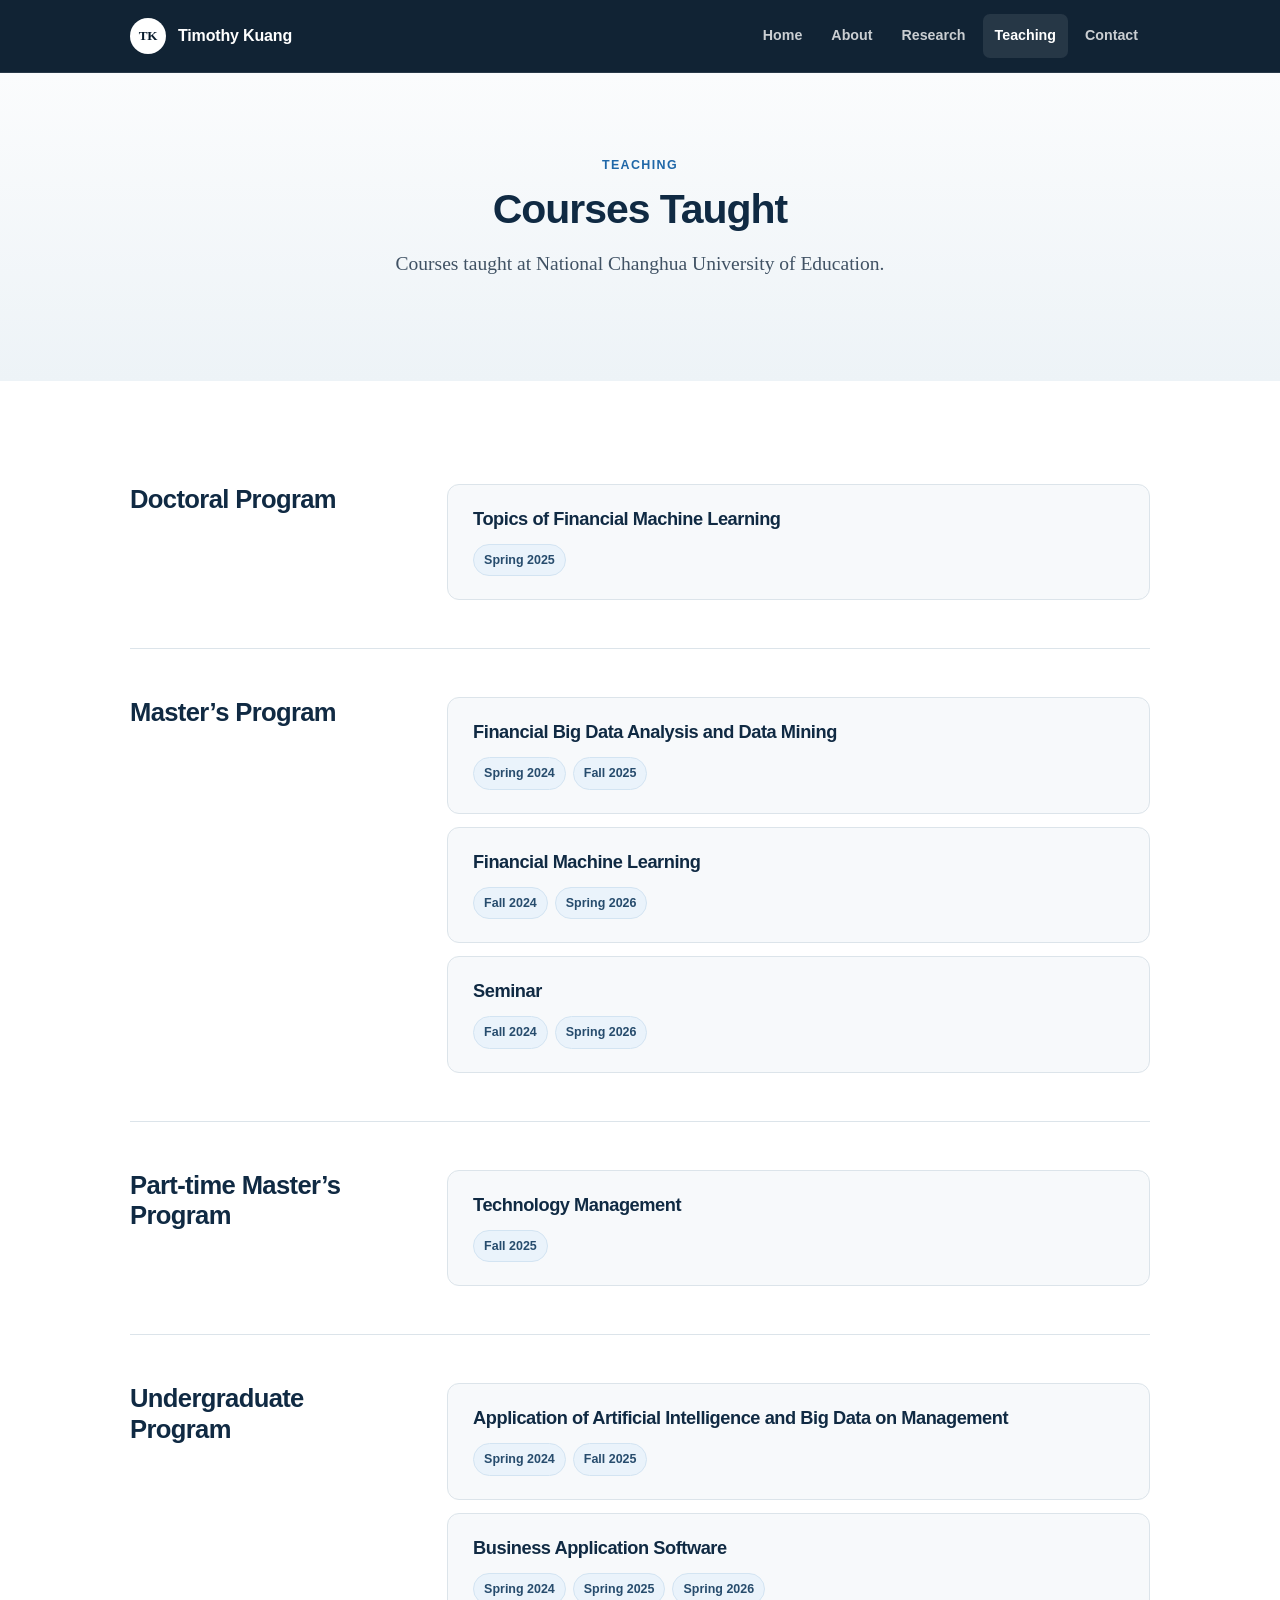
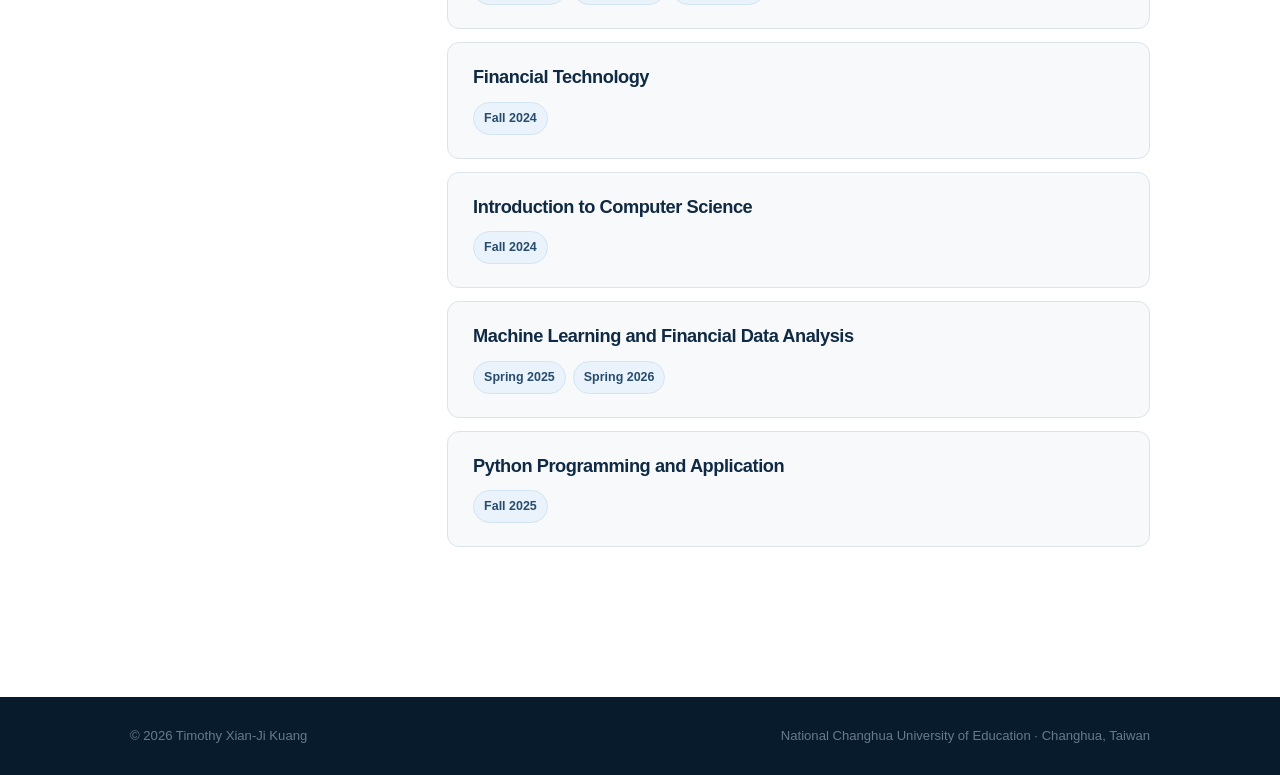
==== teaching.html @ 1bb93f27 "Add files via upload" ====
<!doctype html>
<html lang="en">
<head>
  <meta charset="utf-8">
  <meta name="viewport" content="width=device-width, initial-scale=1">
  <title>Teaching | Timothy Xian-Ji Kuang</title>
  <meta name="description" content="Courses taught by Timothy Xian-Ji Kuang at National Changhua University of Education.">
  <meta name="author" content="Timothy Xian-Ji Kuang">
  <meta name="theme-color" content="#102a43">
  <link rel="canonical" href="https://timothykuang.github.io/TmothyKuang.github.io/teaching.html">
  <meta property="og:type" content="website">
  <meta property="og:title" content="Teaching | Timothy Xian-Ji Kuang">
  <meta property="og:description" content="Courses taught by Timothy Xian-Ji Kuang at National Changhua University of Education.">
  <meta property="og:url" content="https://timothykuang.github.io/TmothyKuang.github.io/teaching.html">
  <meta property="og:image" content="https://timothykuang.github.io/TmothyKuang.github.io/images/timothy-kuang-portrait.jpg">
  <meta name="twitter:card" content="summary_large_image">
  <link rel="icon" href="images/timothy-kuang-portrait.jpg">
  <link rel="stylesheet" href="assets/css/site.css">
  <script type="application/ld+json">{"@context": "https://schema.org", "@type": "Person", "name": "Timothy Xian-Ji Kuang", "alternateName": ["Xian-Ji Kuang"], "jobTitle": "Assistant Professor of Finance", "affiliation": {"@type": "CollegeOrUniversity", "name": "National Changhua University of Education"}, "email": "mailto:xjkuang@cc.ncue.edu.tw", "url": "https://timothykuang.github.io/TmothyKuang.github.io/", "sameAs": ["https://scholar.google.com/citations?hl=en&user=8BcRRqAAAAAJ"]}</script>
  <script src="assets/js/site.js" defer></script>
</head>
<body>

<a class="skip-link" href="#main-content">Skip to main content</a>
<header class="site-header">
  <div class="shell nav-shell">
    <a class="wordmark" href="index.html" aria-label="Timothy Kuang, home">
      <span class="wordmark-mark" aria-hidden="true">TK</span>
      <span>Timothy Kuang</span>
    </a>
    <button class="nav-toggle" type="button" aria-expanded="false" aria-controls="primary-navigation">
      <span class="sr-only">Toggle navigation</span>
      <span aria-hidden="true"></span><span aria-hidden="true"></span><span aria-hidden="true"></span>
    </button>
    <nav id="primary-navigation" class="primary-nav" aria-label="Primary navigation">
      <ul><li><a href="index.html">Home</a></li><li><a href="index.html#about">About</a></li><li><a href="index.html#research">Research</a></li><li><a href="index.html#teaching" aria-current="page">Teaching</a></li><li><a href="index.html#contact">Contact</a></li></ul>
    </nav>
  </div>
</header>
<main id="main-content">
  <header class="page-hero">
    <div class="shell narrow"><p class="eyebrow">Teaching</p><h1>Courses Taught</h1><p>Courses taught at National Changhua University of Education.</p></div>
  </header>
  <div class="shell teaching-layout"><section class="teaching-group" aria-labelledby="teaching-doctoral"><div class="teaching-group-heading"><p class="section-label">Programme level</p><h2 id="teaching-doctoral">Doctoral Program</h2></div><ol class="course-list"><li class="course-card"><h3>Topics of Financial Machine Learning</h3><ul class="term-list" aria-label="Terms taught"><li>Spring 2025</li></ul></li></ol></section><section class="teaching-group" aria-labelledby="teaching-masters"><div class="teaching-group-heading"><p class="section-label">Programme level</p><h2 id="teaching-masters">Master’s Program</h2></div><ol class="course-list"><li class="course-card"><h3>Financial Big Data Analysis and Data Mining</h3><ul class="term-list" aria-label="Terms taught"><li>Spring 2024</li><li>Fall 2025</li></ul></li><li class="course-card"><h3>Financial Machine Learning</h3><ul class="term-list" aria-label="Terms taught"><li>Fall 2024</li><li>Spring 2026</li></ul></li><li class="course-card"><h3>Seminar</h3><ul class="term-list" aria-label="Terms taught"><li>Fall 2024</li><li>Spring 2026</li></ul></li></ol></section><section class="teaching-group" aria-labelledby="teaching-parttimemasters"><div class="teaching-group-heading"><p class="section-label">Programme level</p><h2 id="teaching-parttimemasters">Part-time Master’s Program</h2></div><ol class="course-list"><li class="course-card"><h3>Technology Management</h3><ul class="term-list" aria-label="Terms taught"><li>Fall 2025</li></ul></li></ol></section><section class="teaching-group" aria-labelledby="teaching-undergraduate"><div class="teaching-group-heading"><p class="section-label">Programme level</p><h2 id="teaching-undergraduate">Undergraduate Program</h2></div><ol class="course-list"><li class="course-card"><h3>Application of Artificial Intelligence and Big Data on Management</h3><ul class="term-list" aria-label="Terms taught"><li>Spring 2024</li><li>Fall 2025</li></ul></li><li class="course-card"><h3>Business Application Software</h3><ul class="term-list" aria-label="Terms taught"><li>Spring 2024</li><li>Spring 2025</li><li>Spring 2026</li></ul></li><li class="course-card"><h3>Financial Technology</h3><ul class="term-list" aria-label="Terms taught"><li>Fall 2024</li></ul></li><li class="course-card"><h3>Introduction to Computer Science</h3><ul class="term-list" aria-label="Terms taught"><li>Fall 2024</li></ul></li><li class="course-card"><h3>Machine Learning and Financial Data Analysis</h3><ul class="term-list" aria-label="Terms taught"><li>Spring 2025</li><li>Spring 2026</li></ul></li><li class="course-card"><h3>Python Programming and Application</h3><ul class="term-list" aria-label="Terms taught"><li>Fall 2025</li></ul></li></ol></section></div>
</main>

<footer class="site-footer">
  <div class="shell footer-inner">
    <p>&copy; 2026 Timothy Xian-Ji Kuang</p>
    <p>National Changhua University of Education &middot; Changhua, Taiwan</p>
  </div>
</footer>
</body>
</html>
---- assets/css/site.css ----
:root {
  --navy-950: #081b2c;
  --navy-900: #102a43;
  --navy-700: #274c6d;
  --blue-600: #1f67a8;
  --blue-100: #eaf3fb;
  --slate-900: #1d2935;
  --slate-700: #405264;
  --slate-500: #68798a;
  --slate-200: #dce4ea;
  --slate-100: #edf2f5;
  --paper: #fff;
  --canvas: #f7f9fb;
  --gold: #b88635;
  --shadow: 0 10px 28px rgba(16, 42, 67, .09);
  --radius: 12px;
  --shell: 1020px;
}

* { box-sizing: border-box; }
html { scroll-behavior: smooth; scroll-padding-top: 86px; }
body { margin: 0; color: var(--slate-900); background: var(--paper); font-family: Inter, ui-sans-serif, -apple-system, BlinkMacSystemFont, "Segoe UI", sans-serif; font-size: 16px; line-height: 1.65; -webkit-font-smoothing: antialiased; }
img { display: block; max-width: 100%; }
a { color: var(--blue-600); text-underline-offset: .2em; }
a:hover { color: var(--navy-900); }
button, a { -webkit-tap-highlight-color: transparent; }
button { font: inherit; }
h1, h2, h3, h4, p { margin-top: 0; }
h1, h2, h3, h4 { color: var(--navy-900); line-height: 1.2; letter-spacing: -.025em; }
h1 { font-size: clamp(2.05rem, 3.2vw, 2.75rem); }
h2 { font-size: clamp(1.6rem, 2.2vw, 2rem); }
h3 { font-size: 1.14rem; }
.shell { width: min(calc(100% - 40px), var(--shell)); margin-inline: auto; }
.narrow { max-width: 760px; }
.sr-only { position: absolute; width: 1px; height: 1px; padding: 0; margin: -1px; overflow: hidden; clip: rect(0, 0, 0, 0); white-space: nowrap; border: 0; }
.skip-link { position: fixed; z-index: 1000; top: 12px; left: 12px; transform: translateY(-150%); padding: 10px 16px; color: white; background: var(--navy-950); border-radius: 8px; }
.skip-link:focus { transform: translateY(0); }
:focus-visible { outline: 3px solid #f4b942; outline-offset: 3px; }

.site-header { position: sticky; z-index: 100; top: 0; color: white; background: rgba(8, 27, 44, .96); border-bottom: 1px solid rgba(255, 255, 255, .1); backdrop-filter: blur(14px); }
.nav-shell { min-height: 72px; display: flex; align-items: center; justify-content: space-between; gap: 28px; }
.wordmark { display: inline-flex; align-items: center; gap: 12px; color: white; font-weight: 750; text-decoration: none; letter-spacing: -.01em; }
.wordmark:hover { color: white; }
.wordmark-mark { display: grid; place-items: center; width: 36px; height: 36px; color: var(--navy-950); background: white; border-radius: 50%; font-family: Georgia, serif; font-size: .82rem; }
.primary-nav ul { display: flex; align-items: center; gap: 5px; margin: 0; padding: 0; list-style: none; }
.primary-nav a { display: block; padding: 10px 12px; color: rgba(255, 255, 255, .78); border-radius: 7px; font-size: .89rem; font-weight: 650; text-decoration: none; }
.primary-nav a:hover, .primary-nav a[aria-current="page"] { color: white; background: rgba(255, 255, 255, .09); }
.nav-toggle { display: none; width: 44px; height: 44px; padding: 10px; color: white; background: transparent; border: 0; border-radius: 8px; }
.nav-toggle > span:not(.sr-only) { display: block; height: 2px; margin: 5px 0; background: currentColor; transition: transform .2s ease, opacity .2s ease; }

.hero { overflow: hidden; padding: clamp(44px, 6vw, 64px) 0 clamp(50px, 6vw, 70px); background: linear-gradient(180deg, #fbfcfd 0%, #f0f5f8 100%); }
.hero-grid { display: flex; flex-direction: column; align-items: center; gap: 20px; text-align: center; }
.hero-copy { display: flex; flex-direction: column; align-items: center; max-width: 760px; order: 2; }
.eyebrow, .paper-kicker { margin-bottom: 9px; color: var(--blue-600); font-size: .78rem; font-weight: 800; letter-spacing: .11em; text-transform: uppercase; }
.section-label { display: none; }
.hero .eyebrow { order: 2; margin-bottom: 5px; color: var(--slate-700); font-size: 1rem; font-weight: 600; letter-spacing: 0; text-transform: none; }
.hero h1 { order: 1; margin-bottom: 9px; font-size: clamp(2.05rem, 3.2vw, 2.5rem); }
.hero h1 span { display: block; margin-top: 10px; color: var(--slate-500); font-size: .38em; font-weight: 500; letter-spacing: .06em; }
.hero-affiliation { order: 3; margin-bottom: 15px; color: var(--slate-500); font-size: 1rem; }
.hero-actions { display: flex; flex-wrap: wrap; align-items: center; justify-content: center; gap: 10px; order: 4; }
.button { display: inline-flex; align-items: center; justify-content: center; min-height: 42px; padding: 9px 16px; border: 1px solid var(--navy-900); border-radius: 8px; font-size: .92rem; font-weight: 750; text-decoration: none; }
.button.primary { color: white; background: var(--navy-900); }
.button.primary:hover { color: white; background: var(--blue-600); border-color: var(--blue-600); }
.button.secondary { color: var(--navy-900); background: transparent; }
.button.secondary:hover { color: white; background: var(--navy-900); }
.text-link { font-weight: 750; text-decoration: none; }
.hero-email { padding: 9px 12px; font-size: .92rem; }
.portrait-frame { position: relative; width: clamp(140px, 12vw, 160px); margin: 0; order: 1; }
.portrait-frame::before { display: none; }
.portrait-frame picture { position: relative; display: block; overflow: hidden; aspect-ratio: 1; background: var(--slate-200); border: 4px solid white; border-radius: 50%; box-shadow: var(--shadow); }
.portrait-frame img { width: 100%; height: 100%; object-fit: cover; object-position: center 35%; }

.section { padding: clamp(64px, 7vw, 88px) 0; }
.tinted { background: var(--canvas); border-block: 1px solid var(--slate-100); }
.section h2 { margin-bottom: 30px; }
.section h2::after { display: block; width: 64px; height: 3px; margin-top: 10px; background: #5b9bea; border-radius: 999px; content: ""; }
.section-intro { max-width: 700px; margin-bottom: 42px; color: var(--slate-700); font-size: 1.08rem; }
.split-layout { display: grid; grid-template-columns: minmax(0, 1.08fr) minmax(320px, .92fr); gap: clamp(44px, 6vw, 68px); }
.lead-copy { color: var(--slate-700); font-family: Georgia, "Times New Roman", serif; font-size: 1.18rem; }
.interest-list { display: flex; flex-wrap: wrap; gap: 9px; margin: 28px 0 38px; padding: 0; list-style: none; }
.interest-list li, .tag, .term-list li { padding: 5px 10px; color: var(--navy-700); background: var(--blue-100); border: 1px solid #d3e4f2; border-radius: 999px; font-size: .78rem; font-weight: 700; }
.index-tag { color: #315b4b; background: #edf8f3; border-color: #cce8dc; }
.rank-tag { color: #5a4779; background: #f3effa; border-color: #ded4ef; }
.award-tag { color: #7a5319; background: #fff5df; border-color: #e6c886; }
blockquote { margin: 0; padding: 24px 26px; color: var(--slate-700); background: var(--canvas); border-left: 4px solid var(--gold); }
blockquote p { margin-bottom: 7px; font-family: Georgia, serif; font-size: 1.08rem; }
blockquote cite { color: var(--slate-500); font-size: .85rem; }
.profile-columns { display: grid; gap: 34px; }
.profile-columns h3 { padding-bottom: 12px; border-bottom: 2px solid var(--navy-900); }
.timeline, .award-list { margin: 0; padding: 0; list-style: none; }
.timeline li { display: flex; justify-content: space-between; gap: 24px; padding: 17px 0; border-bottom: 1px solid var(--slate-200); }
.timeline li:first-child { padding-top: 5px; }
.timeline strong, .timeline span { display: block; }
.timeline span { margin-top: 3px; color: var(--slate-500); font-size: .9rem; }
.timeline time { flex: 0 0 auto; color: var(--slate-500); font-size: .84rem; }

.paper-list { display: grid; gap: 17px; }
.paper-card { padding: clamp(22px, 3vw, 28px); background: white; border: 1px solid var(--slate-200); border-left: 3px solid #5b9bea; border-radius: 0 var(--radius) var(--radius) 0; box-shadow: 0 3px 12px rgba(16, 42, 67, .035); }
.paper-card h3 { max-width: 880px; margin-bottom: 10px; font-family: Georgia, "Times New Roman", serif; font-size: clamp(1.12rem, 1.8vw, 1.3rem); line-height: 1.4; letter-spacing: -.01em; }
.paper-card h3 a { color: var(--navy-900); text-decoration-thickness: 1px; text-decoration-color: #9db8cf; }
.paper-card h3 a:hover { color: var(--blue-600); }
.authors, .citation { margin-bottom: 7px; color: var(--slate-700); }
.citation { color: var(--slate-500); }
.paper-meta { margin: 12px 0 0; color: var(--slate-500); font-size: .9rem; }
.paper-meta strong { color: var(--slate-700); }
.card-footer { display: flex; justify-content: space-between; align-items: center; gap: 16px; margin-top: 20px; }
.tags { display: flex; flex-wrap: wrap; gap: 7px; }
.abstract-toggle { padding: 7px 0; color: var(--blue-600); background: transparent; border: 0; cursor: pointer; font-weight: 750; }
.abstract-toggle span { display: inline-block; width: 1.1em; margin-left: 4px; font-size: 1.2em; transition: transform .2s ease; }
.abstract-toggle[aria-expanded="true"] span { transform: rotate(45deg); }
.abstract { margin-top: 24px; padding: 22px 24px; color: var(--slate-700); background: var(--canvas); border-radius: 10px; }
.abstract p:last-child { margin-bottom: 0; }
.subsection-heading { margin-top: clamp(58px, 7vw, 78px); }
.two-column-sections { display: grid; grid-template-columns: 1fr 1fr; gap: clamp(50px, 8vw, 100px); }
.award-list li { display: grid; grid-template-columns: 58px 1fr; gap: 15px; padding: 16px 0; border-bottom: 1px solid var(--slate-200); }
.award-list time { color: var(--blue-600); font-weight: 800; }
.teaching-summary-grid { display: grid; grid-template-columns: repeat(2, minmax(0, 1fr)); gap: 16px; }
.teaching-summary-card { padding: 24px 26px; background: white; border: 1px solid var(--slate-200); border-radius: var(--radius); box-shadow: 0 3px 12px rgba(16, 42, 67, .035); }
.teaching-summary-card h3 { margin-bottom: 14px; }
.teaching-summary-list { margin: 0; padding-left: 1.15rem; color: var(--slate-700); }
.teaching-summary-list li + li { margin-top: 6px; }
.section-action { margin: 28px 0 0; }
.contact-section { color: white; background: var(--navy-900); }
.contact-section h2, .contact-section .section-label { color: white; }
.contact-section h2::after { background: rgba(255, 255, 255, .72); }
.contact-section p { color: rgba(255, 255, 255, .75); }
.contact-grid { display: grid; grid-template-columns: 1.2fr .8fr; gap: 60px; align-items: center; }
.contact-card { padding: 28px; background: rgba(255, 255, 255, .08); border: 1px solid rgba(255, 255, 255, .14); border-radius: var(--radius); font-style: normal; }
.contact-card a { color: white; }

.page-hero { padding: clamp(58px, 8vw, 82px) 0; text-align: center; background: linear-gradient(180deg, #fbfcfd, #edf3f7); }
.page-hero h1 { margin-bottom: 14px; font-size: clamp(2.05rem, 3.2vw, 2.7rem); }
.page-hero p:last-child { color: var(--slate-700); font-family: Georgia, serif; font-size: 1.22rem; }
.teaching-layout { padding-block: clamp(65px, 8vw, 105px); }
.teaching-group { display: grid; grid-template-columns: minmax(220px, .38fr) minmax(0, 1fr); gap: 50px; padding: 48px 0; border-bottom: 1px solid var(--slate-200); }
.teaching-group:first-child { padding-top: 0; }
.teaching-group:last-child { border-bottom: 0; }
.teaching-group h2 { font-size: clamp(1.45rem, 2vw, 1.8rem); }
.teaching-group h2::after { display: none; }
.course-list { display: grid; gap: 13px; margin: 0; padding: 0; list-style: none; counter-reset: courses; }
.course-card { padding: 23px 25px; background: var(--canvas); border: 1px solid var(--slate-200); border-radius: 12px; }
.course-card h3 { margin-bottom: 14px; }
.term-list { display: flex; flex-wrap: wrap; gap: 7px; margin: 0; padding: 0; list-style: none; }
.teaching-note { padding: 80px 0; text-align: center; background: var(--canvas); border-top: 1px solid var(--slate-100); }
.teaching-note p { margin-bottom: 28px; color: var(--slate-700); font-family: Georgia, serif; font-size: 1.15rem; }
.site-footer { padding: 28px 0; color: var(--slate-500); background: var(--navy-950); }
.footer-inner { display: flex; justify-content: space-between; gap: 20px; }
.site-footer p { margin: 0; font-size: .82rem; }

@media (max-width: 820px) {
  .nav-toggle { display: block; }
  .primary-nav { position: absolute; top: 72px; left: 0; right: 0; display: none; padding: 10px 20px 18px; background: var(--navy-950); border-bottom: 1px solid rgba(255, 255, 255, .1); }
  .primary-nav.is-open { display: block; }
  .primary-nav ul { display: grid; }
  .primary-nav a { padding: 12px 14px; }
  .split-layout, .two-column-sections, .contact-grid { grid-template-columns: 1fr; }
  .portrait-frame { width: 140px; margin-inline: auto; }
  .split-layout, .two-column-sections { gap: 58px; }
  .teaching-summary-grid { grid-template-columns: 1fr; }
  .teaching-group { grid-template-columns: 1fr; gap: 20px; }
}

@media (max-width: 560px) {
  .shell { width: min(calc(100% - 28px), var(--shell)); }
  .wordmark > span:last-child { font-size: .92rem; }
  .hero h1 { font-size: 1.9rem; }
  .hero-actions { max-width: 340px; }
  .card-footer, .timeline li, .footer-inner { align-items: flex-start; flex-direction: column; }
  .timeline time { margin-top: 2px; }
  .paper-card { border-left-width: 3px; }
  .contact-card { padding: 22px; }
}

@media (prefers-reduced-motion: reduce) {
  html { scroll-behavior: auto; }
  *, *::before, *::after { scroll-behavior: auto !important; transition-duration: .01ms !important; animation-duration: .01ms !important; }
}
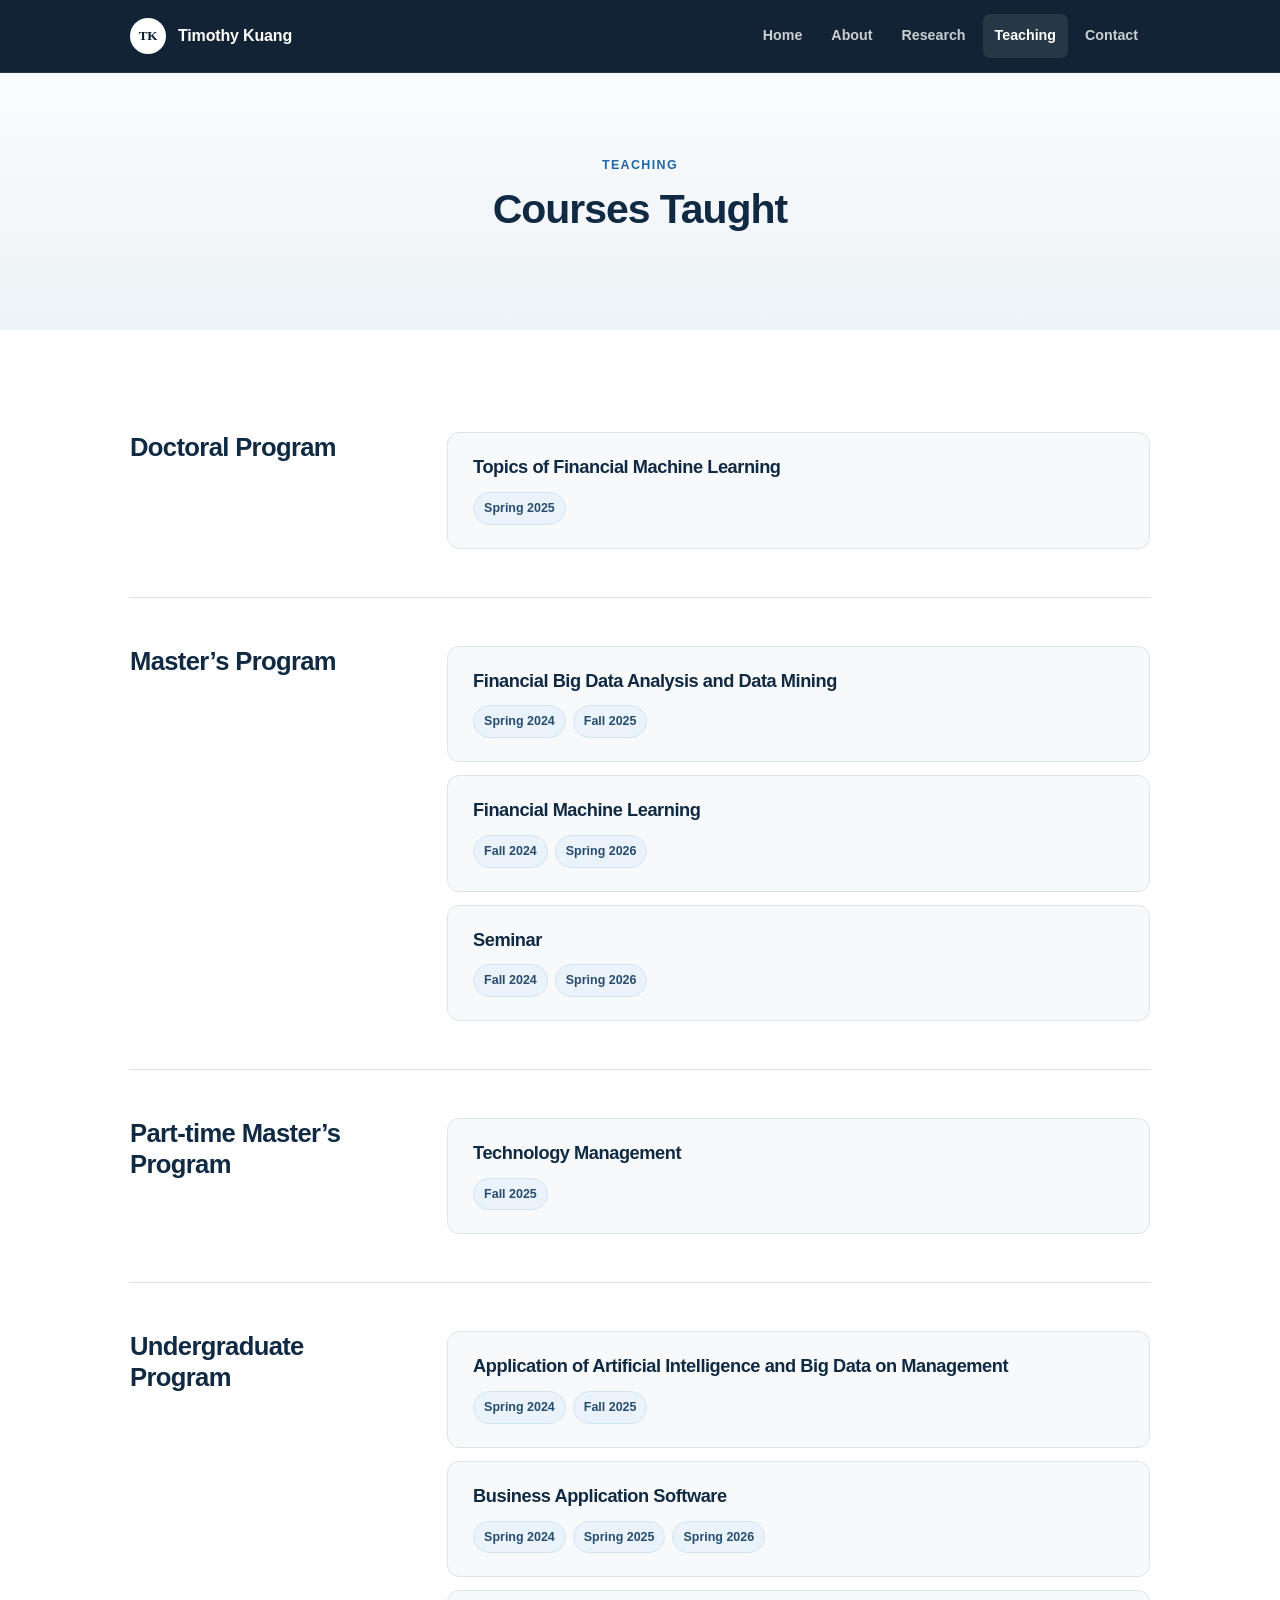
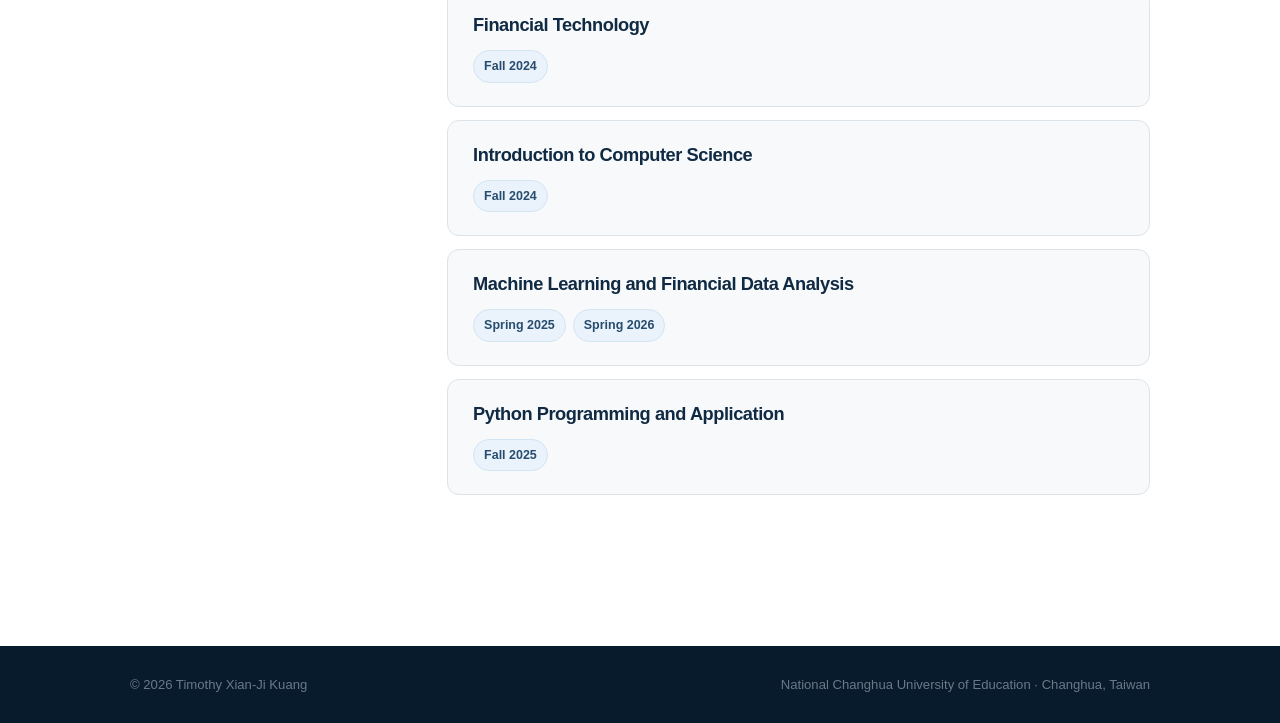
==== commit f896f93b: "Balance teaching page title hierarchy Removed the icon link from the head section and adjusted the t" ====
--- a/teaching.html
+++ b/teaching.html
@@ -14,7 +14,6 @@
   <meta property="og:url" content="https://timothykuang.github.io/TmothyKuang.github.io/teaching.html">
   <meta property="og:image" content="https://timothykuang.github.io/TmothyKuang.github.io/images/timothy-kuang-portrait.jpg">
   <meta name="twitter:card" content="summary_large_image">
-  <link rel="icon" href="images/timothy-kuang-portrait.jpg">
   <link rel="stylesheet" href="assets/css/site.css">
   <script type="application/ld+json">{"@context": "https://schema.org", "@type": "Person", "name": "Timothy Xian-Ji Kuang", "alternateName": ["Xian-Ji Kuang"], "jobTitle": "Assistant Professor of Finance", "affiliation": {"@type": "CollegeOrUniversity", "name": "National Changhua University of Education"}, "email": "mailto:xjkuang@cc.ncue.edu.tw", "url": "https://timothykuang.github.io/TmothyKuang.github.io/", "sameAs": ["https://scholar.google.com/citations?hl=en&user=8BcRRqAAAAAJ"]}</script>
   <script src="assets/js/site.js" defer></script>
@@ -39,7 +38,7 @@
 </header>
 <main id="main-content">
   <header class="page-hero">
-    <div class="shell narrow"><p class="eyebrow">Teaching</p><h1>Courses Taught</h1><p>Courses taught at National Changhua University of Education.</p></div>
+    <div class="shell"><p class="eyebrow">Teaching</p><h1>Courses Taught</h1></div>
   </header>
   <div class="shell teaching-layout"><section class="teaching-group" aria-labelledby="teaching-doctoral"><div class="teaching-group-heading"><p class="section-label">Programme level</p><h2 id="teaching-doctoral">Doctoral Program</h2></div><ol class="course-list"><li class="course-card"><h3>Topics of Financial Machine Learning</h3><ul class="term-list" aria-label="Terms taught"><li>Spring 2025</li></ul></li></ol></section><section class="teaching-group" aria-labelledby="teaching-masters"><div class="teaching-group-heading"><p class="section-label">Programme level</p><h2 id="teaching-masters">Master’s Program</h2></div><ol class="course-list"><li class="course-card"><h3>Financial Big Data Analysis and Data Mining</h3><ul class="term-list" aria-label="Terms taught"><li>Spring 2024</li><li>Fall 2025</li></ul></li><li class="course-card"><h3>Financial Machine Learning</h3><ul class="term-list" aria-label="Terms taught"><li>Fall 2024</li><li>Spring 2026</li></ul></li><li class="course-card"><h3>Seminar</h3><ul class="term-list" aria-label="Terms taught"><li>Fall 2024</li><li>Spring 2026</li></ul></li></ol></section><section class="teaching-group" aria-labelledby="teaching-parttimemasters"><div class="teaching-group-heading"><p class="section-label">Programme level</p><h2 id="teaching-parttimemasters">Part-time Master’s Program</h2></div><ol class="course-list"><li class="course-card"><h3>Technology Management</h3><ul class="term-list" aria-label="Terms taught"><li>Fall 2025</li></ul></li></ol></section><section class="teaching-group" aria-labelledby="teaching-undergraduate"><div class="teaching-group-heading"><p class="section-label">Programme level</p><h2 id="teaching-undergraduate">Undergraduate Program</h2></div><ol class="course-list"><li class="course-card"><h3>Application of Artificial Intelligence and Big Data on Management</h3><ul class="term-list" aria-label="Terms taught"><li>Spring 2024</li><li>Fall 2025</li></ul></li><li class="course-card"><h3>Business Application Software</h3><ul class="term-list" aria-label="Terms taught"><li>Spring 2024</li><li>Spring 2025</li><li>Spring 2026</li></ul></li><li class="course-card"><h3>Financial Technology</h3><ul class="term-list" aria-label="Terms taught"><li>Fall 2024</li></ul></li><li class="course-card"><h3>Introduction to Computer Science</h3><ul class="term-list" aria-label="Terms taught"><li>Fall 2024</li></ul></li><li class="course-card"><h3>Machine Learning and Financial Data Analysis</h3><ul class="term-list" aria-label="Terms taught"><li>Spring 2025</li><li>Spring 2026</li></ul></li><li class="course-card"><h3>Python Programming and Application</h3><ul class="term-list" aria-label="Terms taught"><li>Fall 2025</li></ul></li></ol></section></div>
 </main>
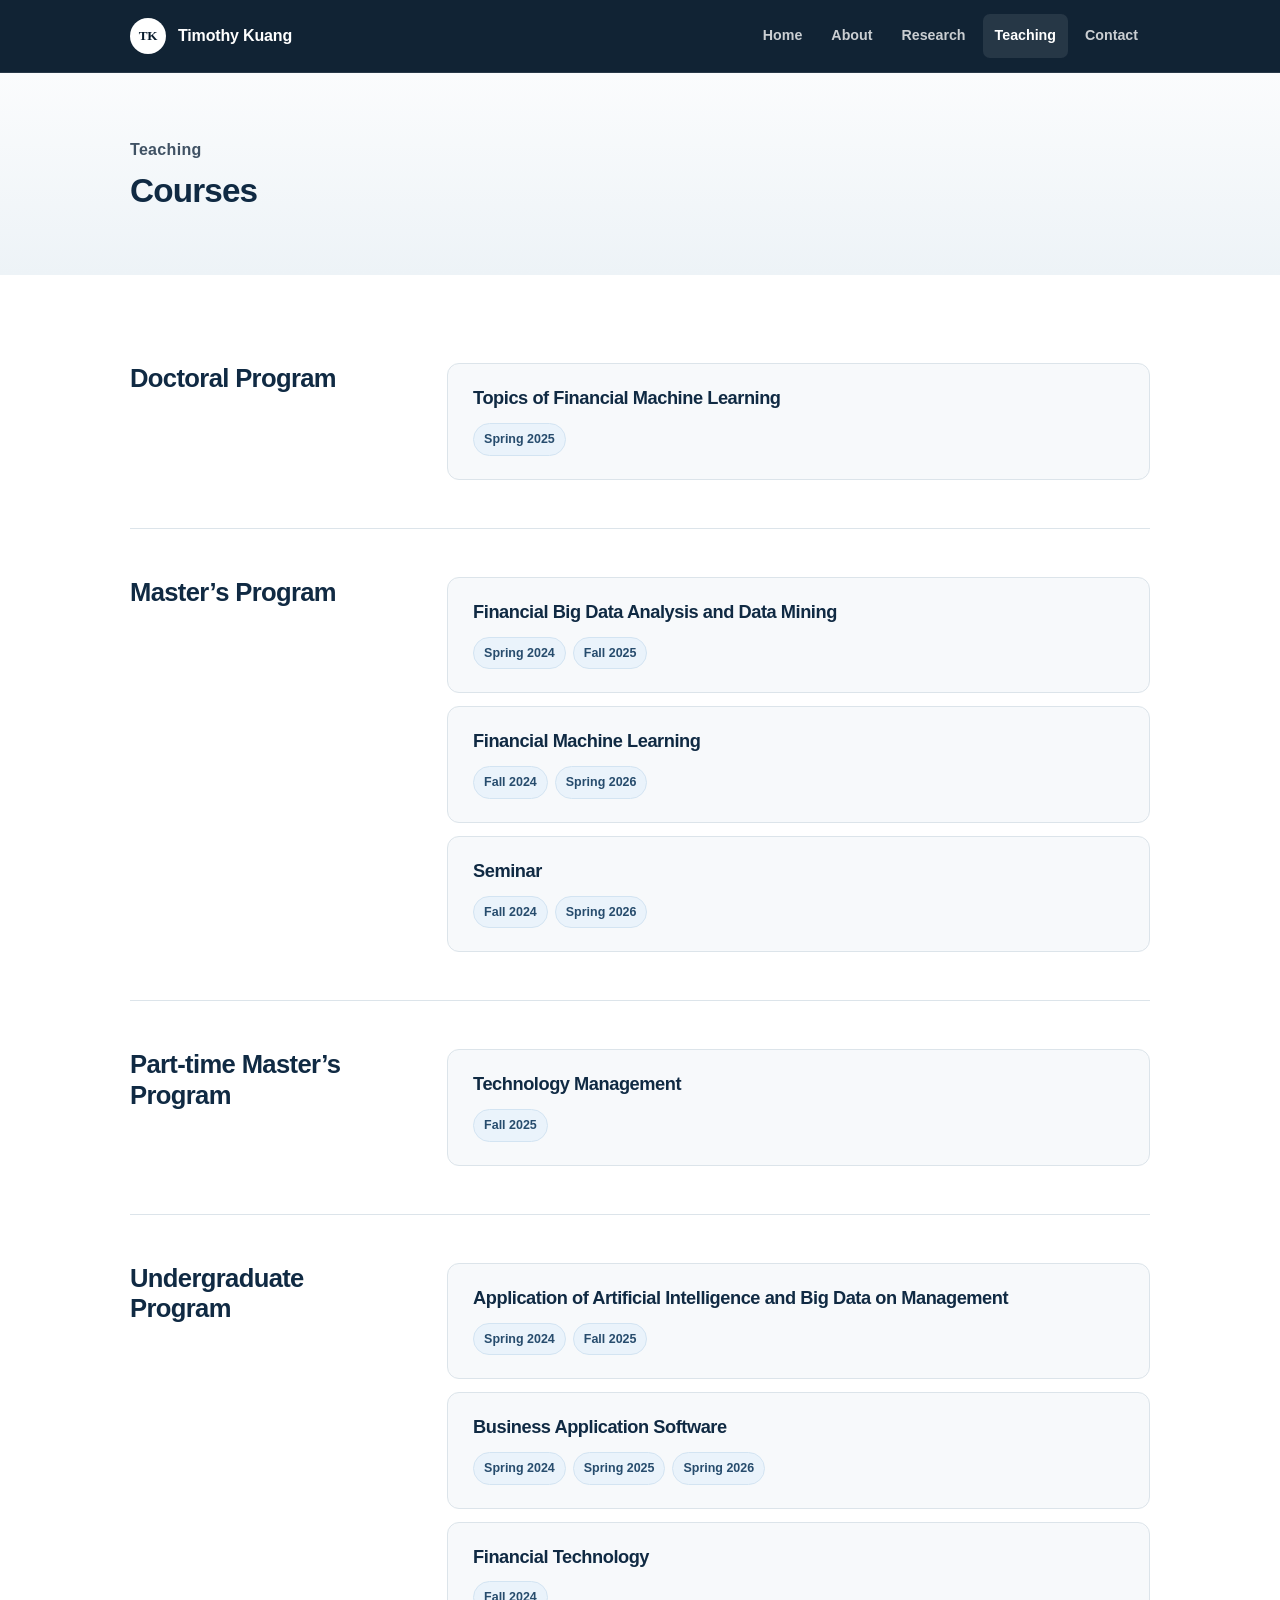
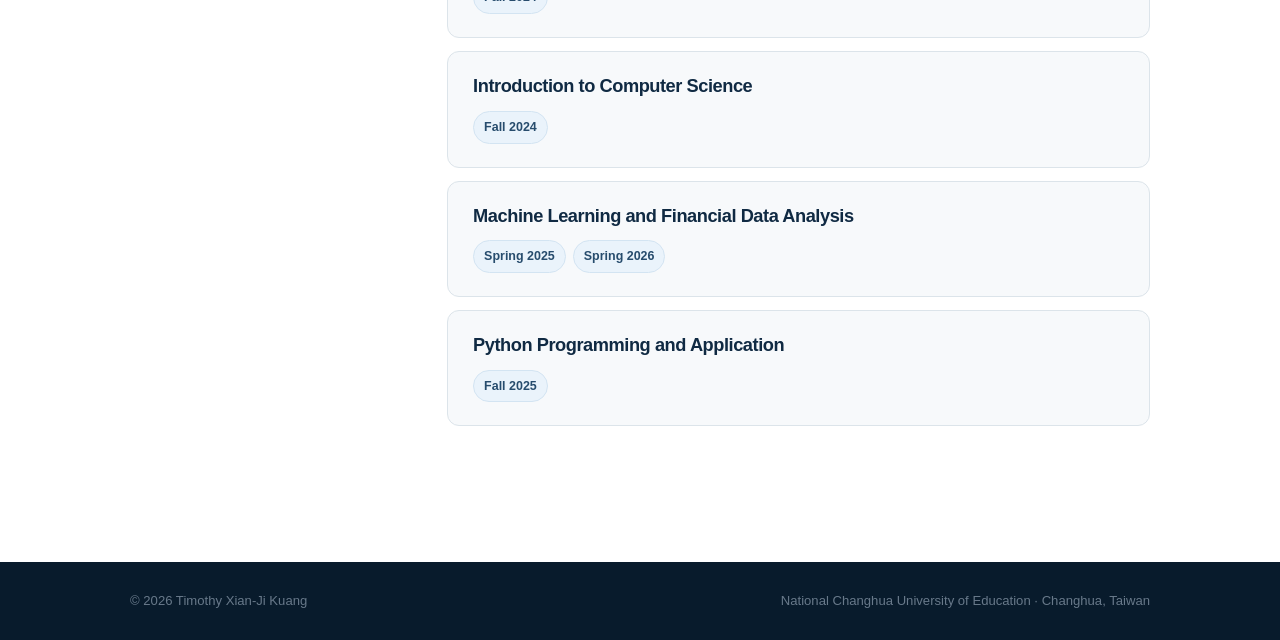
==== commit 819d316e: "Rename teaching page heading to Courses" ====
--- a/teaching.html
+++ b/teaching.html
@@ -38,7 +38,7 @@
 </header>
 <main id="main-content">
   <header class="page-hero">
-    <div class="shell"><p class="eyebrow">Teaching</p><h1>Courses Taught</h1></div>
+    <div class="shell"><p class="eyebrow">Teaching</p><h1>Courses</h1></div>
   </header>
   <div class="shell teaching-layout"><section class="teaching-group" aria-labelledby="teaching-doctoral"><div class="teaching-group-heading"><p class="section-label">Programme level</p><h2 id="teaching-doctoral">Doctoral Program</h2></div><ol class="course-list"><li class="course-card"><h3>Topics of Financial Machine Learning</h3><ul class="term-list" aria-label="Terms taught"><li>Spring 2025</li></ul></li></ol></section><section class="teaching-group" aria-labelledby="teaching-masters"><div class="teaching-group-heading"><p class="section-label">Programme level</p><h2 id="teaching-masters">Master’s Program</h2></div><ol class="course-list"><li class="course-card"><h3>Financial Big Data Analysis and Data Mining</h3><ul class="term-list" aria-label="Terms taught"><li>Spring 2024</li><li>Fall 2025</li></ul></li><li class="course-card"><h3>Financial Machine Learning</h3><ul class="term-list" aria-label="Terms taught"><li>Fall 2024</li><li>Spring 2026</li></ul></li><li class="course-card"><h3>Seminar</h3><ul class="term-list" aria-label="Terms taught"><li>Fall 2024</li><li>Spring 2026</li></ul></li></ol></section><section class="teaching-group" aria-labelledby="teaching-parttimemasters"><div class="teaching-group-heading"><p class="section-label">Programme level</p><h2 id="teaching-parttimemasters">Part-time Master’s Program</h2></div><ol class="course-list"><li class="course-card"><h3>Technology Management</h3><ul class="term-list" aria-label="Terms taught"><li>Fall 2025</li></ul></li></ol></section><section class="teaching-group" aria-labelledby="teaching-undergraduate"><div class="teaching-group-heading"><p class="section-label">Programme level</p><h2 id="teaching-undergraduate">Undergraduate Program</h2></div><ol class="course-list"><li class="course-card"><h3>Application of Artificial Intelligence and Big Data on Management</h3><ul class="term-list" aria-label="Terms taught"><li>Spring 2024</li><li>Fall 2025</li></ul></li><li class="course-card"><h3>Business Application Software</h3><ul class="term-list" aria-label="Terms taught"><li>Spring 2024</li><li>Spring 2025</li><li>Spring 2026</li></ul></li><li class="course-card"><h3>Financial Technology</h3><ul class="term-list" aria-label="Terms taught"><li>Fall 2024</li></ul></li><li class="course-card"><h3>Introduction to Computer Science</h3><ul class="term-list" aria-label="Terms taught"><li>Fall 2024</li></ul></li><li class="course-card"><h3>Machine Learning and Financial Data Analysis</h3><ul class="term-list" aria-label="Terms taught"><li>Spring 2025</li><li>Spring 2026</li></ul></li><li class="course-card"><h3>Python Programming and Application</h3><ul class="term-list" aria-label="Terms taught"><li>Fall 2025</li></ul></li></ol></section></div>
 </main>
--- a/assets/css/site.css
+++ b/assets/css/site.css
@@ -128,10 +128,10 @@
 .contact-card { padding: 28px; background: rgba(255, 255, 255, .08); border: 1px solid rgba(255, 255, 255, .14); border-radius: var(--radius); font-style: normal; }
 .contact-card a { color: white; }
 
-.page-hero { padding: clamp(58px, 8vw, 82px) 0; text-align: center; background: linear-gradient(180deg, #fbfcfd, #edf3f7); }
-.page-hero h1 { margin-bottom: 14px; font-size: clamp(2.05rem, 3.2vw, 2.7rem); }
-.page-hero p:last-child { color: var(--slate-700); font-family: Georgia, serif; font-size: 1.22rem; }
-.teaching-layout { padding-block: clamp(65px, 8vw, 105px); }
+.page-hero { padding: clamp(48px, 6vw, 64px) 0; text-align: left; background: linear-gradient(180deg, #fbfcfd, #edf3f7); }
+.page-hero .eyebrow { margin-bottom: 8px; color: var(--slate-700); font-size: 1rem; font-weight: 650; letter-spacing: .02em; text-transform: none; }
+.page-hero h1 { margin-bottom: 0; font-size: clamp(1.9rem, 2.6vw, 2.3rem); }
+.teaching-layout { padding-block: clamp(58px, 7vw, 88px); }
 .teaching-group { display: grid; grid-template-columns: minmax(220px, .38fr) minmax(0, 1fr); gap: 50px; padding: 48px 0; border-bottom: 1px solid var(--slate-200); }
 .teaching-group:first-child { padding-top: 0; }
 .teaching-group:last-child { border-bottom: 0; }
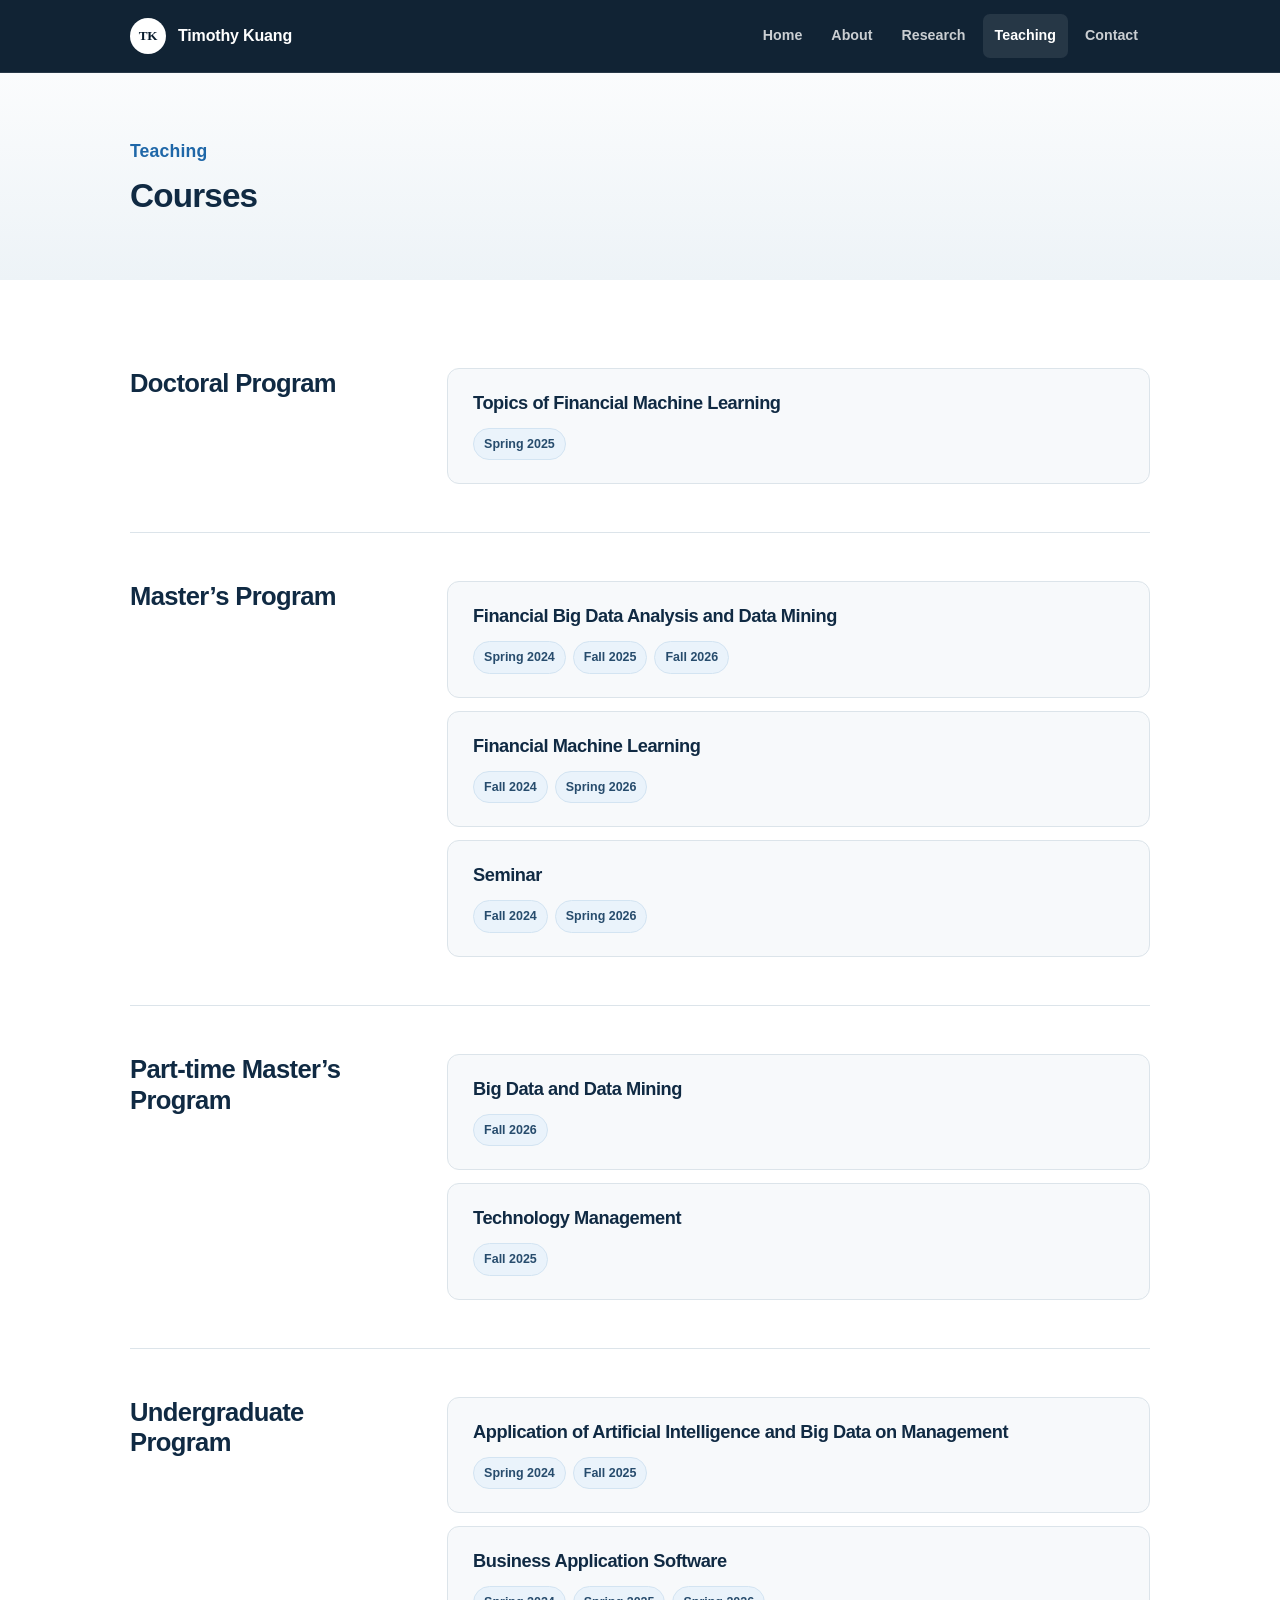
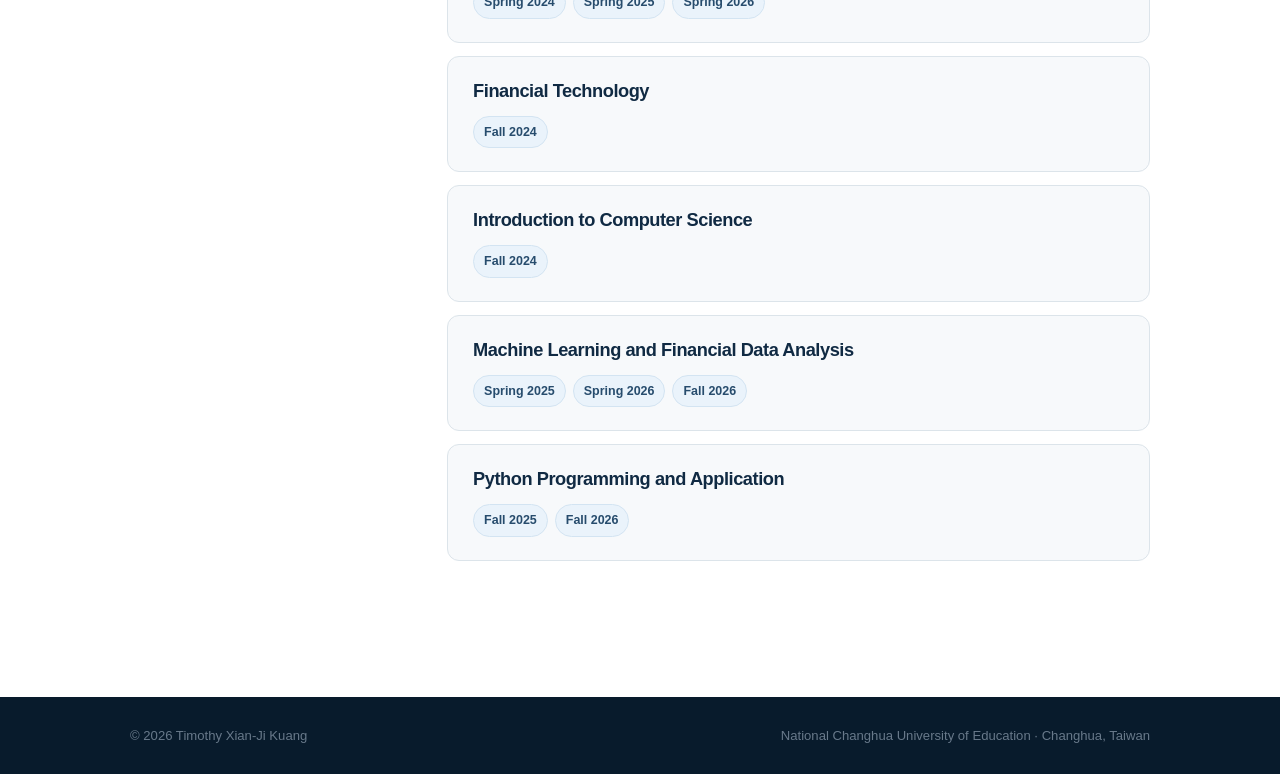
==== commit 4bc70df1: "Add Fall 2026 teaching courses" ====
--- a/teaching.html
+++ b/teaching.html
@@ -40,7 +40,7 @@
   <header class="page-hero">
     <div class="shell"><p class="eyebrow">Teaching</p><h1>Courses</h1></div>
   </header>
-  <div class="shell teaching-layout"><section class="teaching-group" aria-labelledby="teaching-doctoral"><div class="teaching-group-heading"><p class="section-label">Programme level</p><h2 id="teaching-doctoral">Doctoral Program</h2></div><ol class="course-list"><li class="course-card"><h3>Topics of Financial Machine Learning</h3><ul class="term-list" aria-label="Terms taught"><li>Spring 2025</li></ul></li></ol></section><section class="teaching-group" aria-labelledby="teaching-masters"><div class="teaching-group-heading"><p class="section-label">Programme level</p><h2 id="teaching-masters">Master’s Program</h2></div><ol class="course-list"><li class="course-card"><h3>Financial Big Data Analysis and Data Mining</h3><ul class="term-list" aria-label="Terms taught"><li>Spring 2024</li><li>Fall 2025</li></ul></li><li class="course-card"><h3>Financial Machine Learning</h3><ul class="term-list" aria-label="Terms taught"><li>Fall 2024</li><li>Spring 2026</li></ul></li><li class="course-card"><h3>Seminar</h3><ul class="term-list" aria-label="Terms taught"><li>Fall 2024</li><li>Spring 2026</li></ul></li></ol></section><section class="teaching-group" aria-labelledby="teaching-parttimemasters"><div class="teaching-group-heading"><p class="section-label">Programme level</p><h2 id="teaching-parttimemasters">Part-time Master’s Program</h2></div><ol class="course-list"><li class="course-card"><h3>Technology Management</h3><ul class="term-list" aria-label="Terms taught"><li>Fall 2025</li></ul></li></ol></section><section class="teaching-group" aria-labelledby="teaching-undergraduate"><div class="teaching-group-heading"><p class="section-label">Programme level</p><h2 id="teaching-undergraduate">Undergraduate Program</h2></div><ol class="course-list"><li class="course-card"><h3>Application of Artificial Intelligence and Big Data on Management</h3><ul class="term-list" aria-label="Terms taught"><li>Spring 2024</li><li>Fall 2025</li></ul></li><li class="course-card"><h3>Business Application Software</h3><ul class="term-list" aria-label="Terms taught"><li>Spring 2024</li><li>Spring 2025</li><li>Spring 2026</li></ul></li><li class="course-card"><h3>Financial Technology</h3><ul class="term-list" aria-label="Terms taught"><li>Fall 2024</li></ul></li><li class="course-card"><h3>Introduction to Computer Science</h3><ul class="term-list" aria-label="Terms taught"><li>Fall 2024</li></ul></li><li class="course-card"><h3>Machine Learning and Financial Data Analysis</h3><ul class="term-list" aria-label="Terms taught"><li>Spring 2025</li><li>Spring 2026</li></ul></li><li class="course-card"><h3>Python Programming and Application</h3><ul class="term-list" aria-label="Terms taught"><li>Fall 2025</li></ul></li></ol></section></div>
+  <div class="shell teaching-layout"><section class="teaching-group" aria-labelledby="teaching-doctoral"><div class="teaching-group-heading"><p class="section-label">Programme level</p><h2 id="teaching-doctoral">Doctoral Program</h2></div><ol class="course-list"><li class="course-card"><h3>Topics of Financial Machine Learning</h3><ul class="term-list" aria-label="Terms taught"><li>Spring 2025</li></ul></li></ol></section><section class="teaching-group" aria-labelledby="teaching-masters"><div class="teaching-group-heading"><p class="section-label">Programme level</p><h2 id="teaching-masters">Master’s Program</h2></div><ol class="course-list"><li class="course-card"><h3>Financial Big Data Analysis and Data Mining</h3><ul class="term-list" aria-label="Terms taught"><li>Spring 2024</li><li>Fall 2025</li><li>Fall 2026</li></ul></li><li class="course-card"><h3>Financial Machine Learning</h3><ul class="term-list" aria-label="Terms taught"><li>Fall 2024</li><li>Spring 2026</li></ul></li><li class="course-card"><h3>Seminar</h3><ul class="term-list" aria-label="Terms taught"><li>Fall 2024</li><li>Spring 2026</li></ul></li></ol></section><section class="teaching-group" aria-labelledby="teaching-parttimemasters"><div class="teaching-group-heading"><p class="section-label">Programme level</p><h2 id="teaching-parttimemasters">Part-time Master’s Program</h2></div><ol class="course-list"><li class="course-card"><h3>Big Data and Data Mining</h3><ul class="term-list" aria-label="Terms taught"><li>Fall 2026</li></ul></li><li class="course-card"><h3>Technology Management</h3><ul class="term-list" aria-label="Terms taught"><li>Fall 2025</li></ul></li></ol></section><section class="teaching-group" aria-labelledby="teaching-undergraduate"><div class="teaching-group-heading"><p class="section-label">Programme level</p><h2 id="teaching-undergraduate">Undergraduate Program</h2></div><ol class="course-list"><li class="course-card"><h3>Application of Artificial Intelligence and Big Data on Management</h3><ul class="term-list" aria-label="Terms taught"><li>Spring 2024</li><li>Fall 2025</li></ul></li><li class="course-card"><h3>Business Application Software</h3><ul class="term-list" aria-label="Terms taught"><li>Spring 2024</li><li>Spring 2025</li><li>Spring 2026</li></ul></li><li class="course-card"><h3>Financial Technology</h3><ul class="term-list" aria-label="Terms taught"><li>Fall 2024</li></ul></li><li class="course-card"><h3>Introduction to Computer Science</h3><ul class="term-list" aria-label="Terms taught"><li>Fall 2024</li></ul></li><li class="course-card"><h3>Machine Learning and Financial Data Analysis</h3><ul class="term-list" aria-label="Terms taught"><li>Spring 2025</li><li>Spring 2026</li><li>Fall 2026</li></ul></li><li class="course-card"><h3>Python Programming and Application</h3><ul class="term-list" aria-label="Terms taught"><li>Fall 2025</li><li>Fall 2026</li></ul></li></ol></section></div>
 </main>
 
 <footer class="site-footer">
--- a/assets/css/site.css
+++ b/assets/css/site.css
@@ -129,7 +129,7 @@
 .contact-card a { color: white; }
 
 .page-hero { padding: clamp(48px, 6vw, 64px) 0; text-align: left; background: linear-gradient(180deg, #fbfcfd, #edf3f7); }
-.page-hero .eyebrow { margin-bottom: 8px; color: var(--slate-700); font-size: 1rem; font-weight: 650; letter-spacing: .02em; text-transform: none; }
+.page-hero .eyebrow { margin-bottom: 10px; color: var(--blue-600); font-size: 1.1rem; font-weight: 700; letter-spacing: .01em; text-transform: none; }
 .page-hero h1 { margin-bottom: 0; font-size: clamp(1.9rem, 2.6vw, 2.3rem); }
 .teaching-layout { padding-block: clamp(58px, 7vw, 88px); }
 .teaching-group { display: grid; grid-template-columns: minmax(220px, .38fr) minmax(0, 1fr); gap: 50px; padding: 48px 0; border-bottom: 1px solid var(--slate-200); }
